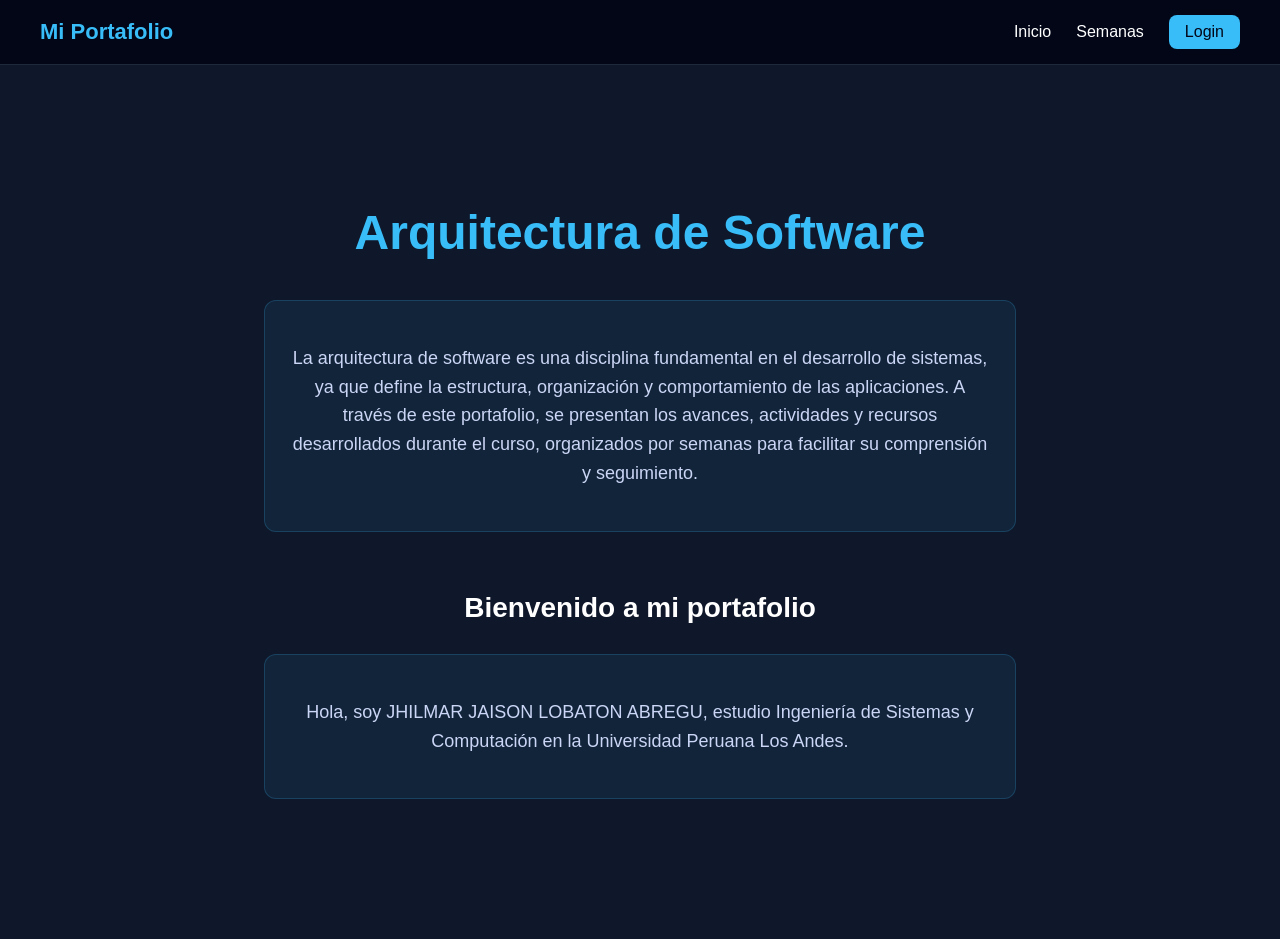
==== index.html @ 66a95c52 "Add files via upload" ====
<!DOCTYPE html>
<html lang="es">
<head>
    <meta charset="UTF-8">
    <meta name="viewport" content="width=device-width, initial-scale=1.0">
    <title>Mi Portafolio</title>

    <link rel="stylesheet" href="css/index.css">
</head>

<body>

<header>
    <nav>
        <div class="logo">Mi Portafolio</div>

        <div class="menu">
            <a href="index.html">Inicio</a>
            <a href="semanas.html">Semanas</a>
            <a href="login.html" class="btn-login">Login</a>
        </div>
    </nav>
</header>

<section class="hero">

    <h1 class="titulo-principal animar">Arquitectura de Software</h1>

    <div class="bloque animar">
        <p class="descripcion">
            La arquitectura de software es una disciplina fundamental en el desarrollo de sistemas, ya que define la estructura, organización y comportamiento de las aplicaciones. A través de este portafolio, se presentan los avances, actividades y recursos desarrollados durante el curso, organizados por semanas para facilitar su comprensión y seguimiento.
        </p>
    </div>

    <h2 class="subtitulo animar">Bienvenido a mi portafolio</h2>

    <div class="bloque animar">
        <p class="descripcion">
            Hola, soy JHILMAR JAISON LOBATON ABREGU, estudio Ingeniería de Sistemas y Computación en la Universidad Peruana Los Andes.
        </p>
    </div>

</section>

<script src="js/index.js"></script>

</body>
</html>
---- css/index.css ----
body {
    margin: 0;
    font-family: 'Segoe UI', sans-serif;
    background: #0f172a;
    color: white;
}

/* HEADER */
header {
    background: #020617;
    padding: 15px 40px;
    border-bottom: 1px solid #1e293b;
}

nav {
    display: flex;
    justify-content: space-between;
    align-items: center;
}

.logo {
    font-size: 22px;
    font-weight: bold;
    color: #38bdf8;
}

.menu {
    display: flex;
    align-items: center;
    gap: 25px;
}

.menu a {
    color: white;
    text-decoration: none;
    font-weight: 500;
    transition: 0.3s;
}

.menu a:hover {
    color: #38bdf8;
}

.btn-login {
    background: #38bdf8;
    padding: 8px 16px;
    border-radius: 8px;
    color: #020617 !important;
    font-weight: bold;
}

.btn-login:hover {
    background: #0ea5e9;
}

/* HERO */
.hero {
    text-align: center;
    padding: 100px 20px;
}

/* TITULOS */
.titulo-principal {
    font-size: 48px;
    margin-bottom: 40px;
    color: #38bdf8;
}

.subtitulo {
    font-size: 28px;
    margin-top: 60px;
    margin-bottom: 30px;
}

/* BLOQUES (CAJAS) */
.bloque {
    background: rgba(56, 189, 248, 0.08);
    border: 1px solid rgba(56, 189, 248, 0.2);
    padding: 25px;
    border-radius: 12px;
    max-width: 700px;
    margin: auto;
    margin-bottom: 40px;
}

/* TEXTO */
.descripcion {
    font-size: 18px;
    color: #cbd5f5;
    line-height: 1.6;
}

/* ANIMACIÓN */
.animar {
    opacity: 0;
    transform: translateY(40px);
    transition: all 0.8s ease;
}

.animar.visible {
    opacity: 1;
    transform: translateY(0);
}
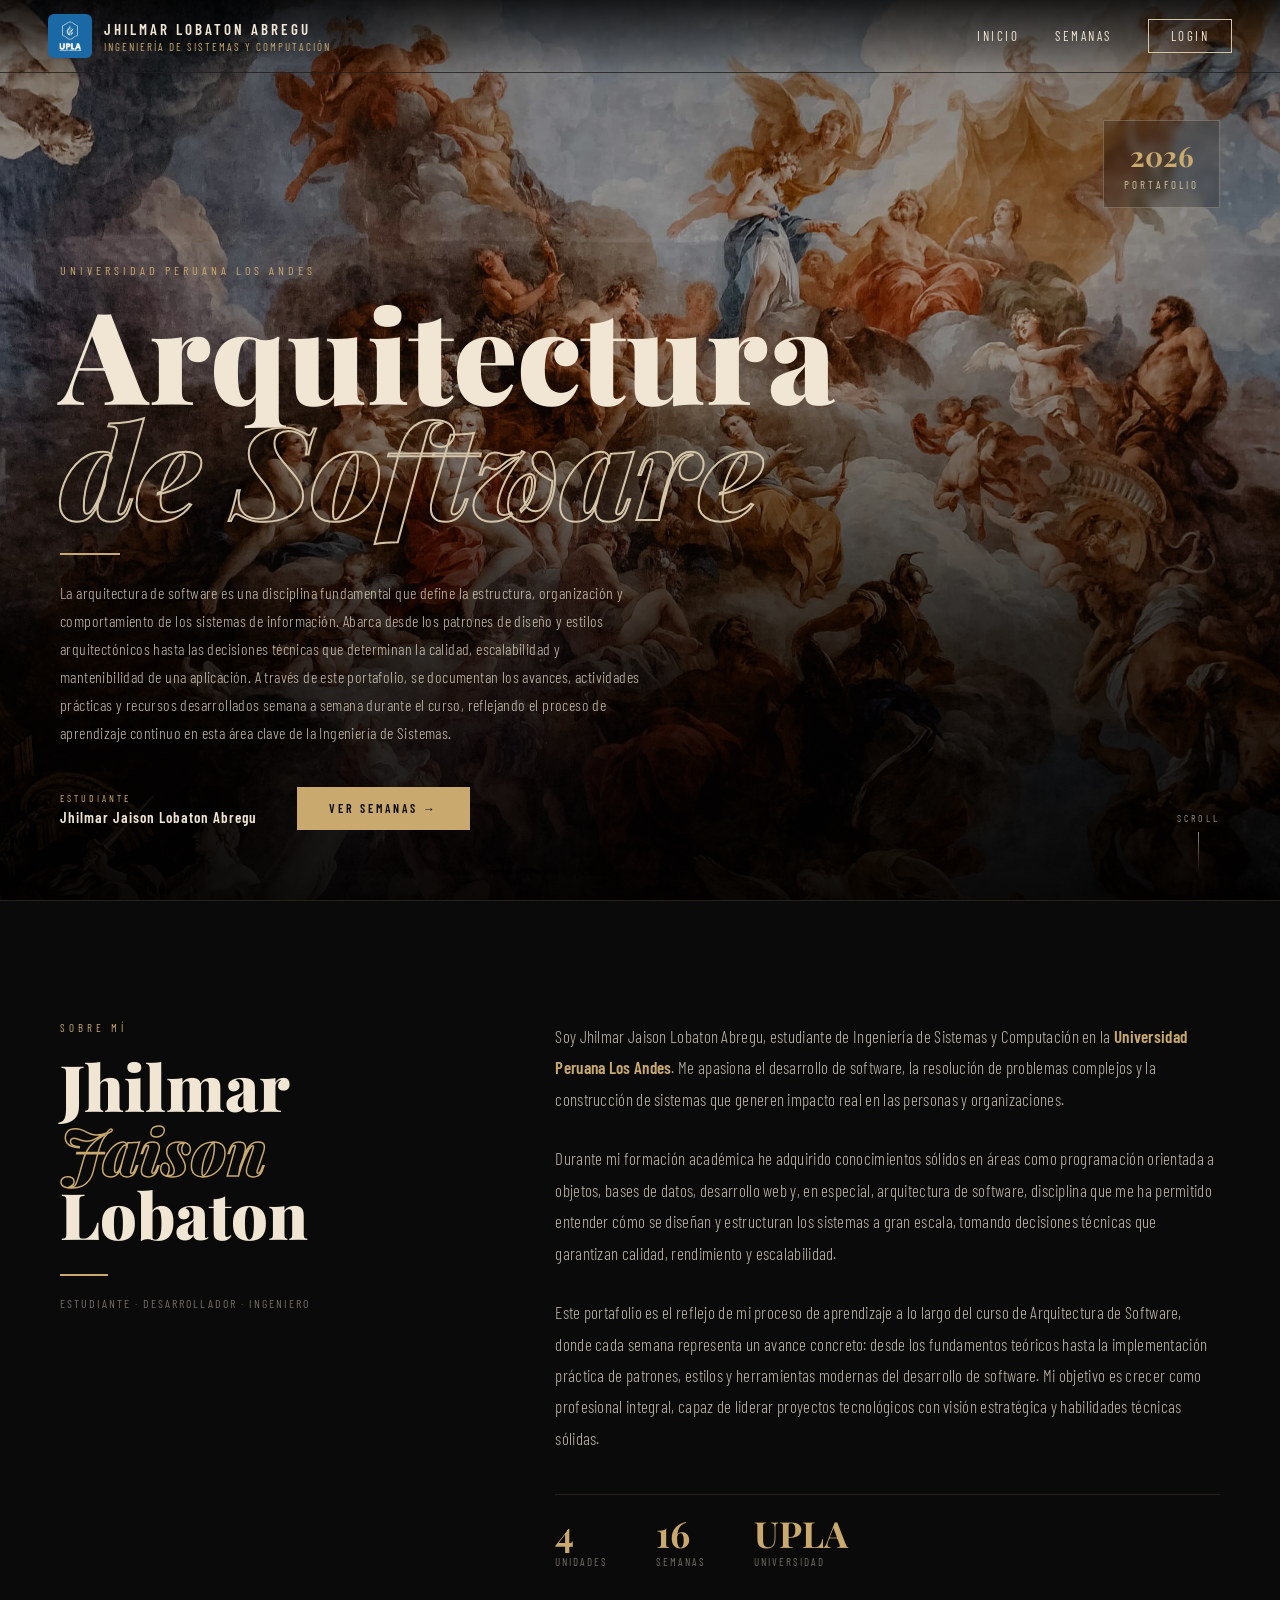
==== commit ac880f7d: "Add files via upload" ====
--- a/index.html
+++ b/index.html
@@ -4,16 +4,22 @@
     <meta charset="UTF-8">
     <meta name="viewport" content="width=device-width, initial-scale=1.0">
     <title>Mi Portafolio</title>
-
+    <link rel="preconnect" href="https://fonts.googleapis.com">
+    <link rel="preconnect" href="https://fonts.gstatic.com" crossorigin>
+    <link href="https://fonts.googleapis.com/css2?family=Playfair+Display:ital,wght@0,700;0,900;1,700&family=Barlow+Condensed:wght@300;400;600&display=swap" rel="stylesheet">
     <link rel="stylesheet" href="css/index.css">
 </head>
-
 <body>
 
-<header>
+<header id="header">
     <nav>
-        <div class="logo">Mi Portafolio</div>
-
+        <div class="logo">
+            <img src="images/logo.png" alt="Logo UPLA" class="logo-img">
+            <div class="logo-texto">
+                <span class="logo-nombre">JHILMAR LOBATON ABREGU</span>
+                <span class="logo-sub">Ingeniería de Sistemas y Computación</span>
+            </div>
+        </div>
         <div class="menu">
             <a href="index.html">Inicio</a>
             <a href="semanas.html">Semanas</a>
@@ -22,27 +28,105 @@
     </nav>
 </header>
 
-<section class="hero">
+<!-- HERO: pantalla completa con imagen -->
+<section class="hero" id="hero">
+    <div class="hero-overlay" id="heroOverlay"></div>
 
-    <h1 class="titulo-principal animar">Arquitectura de Software</h1>
+    <div class="hero-content">
+        <p class="hero-eyebrow animar">Universidad Peruana Los Andes</p>
 
-    <div class="bloque animar">
-        <p class="descripcion">
-            La arquitectura de software es una disciplina fundamental en el desarrollo de sistemas, ya que define la estructura, organización y comportamiento de las aplicaciones. A través de este portafolio, se presentan los avances, actividades y recursos desarrollados durante el curso, organizados por semanas para facilitar su comprensión y seguimiento.
+        <h1 class="titulo-principal animar">
+            <span class="titulo-line">Arquitectura</span>
+            <span class="titulo-line titulo-accent">de Software</span>
+        </h1>
+
+        <div class="hero-divider animar"></div>
+
+        <p class="descripcion animar">
+            La arquitectura de software es una disciplina fundamental que define la estructura, organización
+            y comportamiento de los sistemas de información. Abarca desde los patrones de diseño y estilos
+            arquitectónicos hasta las decisiones técnicas que determinan la calidad, escalabilidad y
+            mantenibilidad de una aplicación. A través de este portafolio, se documentan los avances,
+            actividades prácticas y recursos desarrollados semana a semana durante el curso, reflejando
+            el proceso de aprendizaje continuo en esta área clave de la Ingeniería de Sistemas.
         </p>
+
+        <div class="hero-bottom animar">
+            <div class="autor-bloque">
+                <span class="autor-label">Estudiante</span>
+                <span class="autor-nombre">Jhilmar Jaison Lobaton Abregu</span>
+            </div>
+            <a href="semanas.html" class="btn-ver">Ver Semanas →</a>
+        </div>
     </div>
 
-    <h2 class="subtitulo animar">Bienvenido a mi portafolio</h2>
-
-    <div class="bloque animar">
-        <p class="descripcion">
-            Hola, soy JHILMAR JAISON LOBATON ABREGU, estudio Ingeniería de Sistemas y Computación en la Universidad Peruana Los Andes.
-        </p>
+    <div class="hero-badge animar">
+        <span>2026</span>
+        <span>Portafolio</span>
     </div>
 
+    <!-- Indicador de scroll -->
+    <div class="scroll-hint" id="scrollHint">
+        <span>Scroll</span>
+        <div class="scroll-arrow"></div>
+    </div>
+</section>
+
+<!-- SECCIÓN PRESENTACIÓN PERSONAL -->
+<section class="sobre-mi" id="sobreMi">
+    <div class="sobre-mi-inner">
+
+        <div class="sobre-mi-left">
+            <p class="sm-eyebrow">Sobre mí</p>
+            <h2 class="sm-titulo">
+                Jhilmar<br>
+                <span class="sm-titulo-accent">Jaison</span><br>
+                Lobaton
+            </h2>
+            <div class="sm-linea"></div>
+            <p class="sm-tag">Estudiante · Desarrollador · Ingeniero</p>
+        </div>
+
+        <div class="sobre-mi-right">
+            <p class="sm-parrafo">
+                Soy Jhilmar Jaison Lobaton Abregu, estudiante de Ingeniería de Sistemas y Computación
+                en la <strong>Universidad Peruana Los Andes</strong>. Me apasiona el desarrollo de software,
+                la resolución de problemas complejos y la construcción de sistemas que generen impacto real
+                en las personas y organizaciones.
+            </p>
+            <p class="sm-parrafo">
+                Durante mi formación académica he adquirido conocimientos sólidos en áreas como programación
+                orientada a objetos, bases de datos, desarrollo web y, en especial, arquitectura de software,
+                disciplina que me ha permitido entender cómo se diseñan y estructuran los sistemas a gran escala,
+                tomando decisiones técnicas que garantizan calidad, rendimiento y escalabilidad.
+            </p>
+            <p class="sm-parrafo">
+                Este portafolio es el reflejo de mi proceso de aprendizaje a lo largo del curso de Arquitectura
+                de Software, donde cada semana representa un avance concreto: desde los fundamentos teóricos
+                hasta la implementación práctica de patrones, estilos y herramientas modernas del desarrollo
+                de software. Mi objetivo es crecer como profesional integral, capaz de liderar proyectos
+                tecnológicos con visión estratégica y habilidades técnicas sólidas.
+            </p>
+
+            <div class="sm-datos">
+                <div class="sm-dato">
+                    <span class="sm-dato-num">4</span>
+                    <span class="sm-dato-label">Unidades</span>
+                </div>
+                <div class="sm-dato">
+                    <span class="sm-dato-num">16</span>
+                    <span class="sm-dato-label">Semanas</span>
+                </div>
+                <div class="sm-dato">
+                    <span class="sm-dato-num">UPLA</span>
+                    <span class="sm-dato-label">Universidad</span>
+                </div>
+            </div>
+        </div>
+
+    </div>
 </section>
 
 <script src="js/index.js"></script>
-
 </body>
 </html>
--- a/css/index.css
+++ b/css/index.css
@@ -1,103 +1,623 @@
+:root {
+    --crema: #f0e6d3;
+    --crema-oscuro: #d4c4a8;
+    --negro: #0a0a0a;
+    --acento: #c9a96e;
+    --acento-claro: #e8c98a;
+}
+
+* {
+    margin: 0;
+    padding: 0;
+    box-sizing: border-box;
+}
+
 body {
-    margin: 0;
-    font-family: 'Segoe UI', sans-serif;
-    background: #0f172a;
-    color: white;
-}
-
-/* HEADER */
+    font-family: 'Barlow Condensed', sans-serif;
+    background: var(--negro);
+    color: var(--crema);
+    overflow-x: hidden;
+}
+
+/* ── HEADER ── */
 header {
-    background: #020617;
-    padding: 15px 40px;
-    border-bottom: 1px solid #1e293b;
+    position: fixed;
+    top: 0;
+    left: 0;
+    right: 0;
+    z-index: 100;
+    padding: 14px 48px;
+    display: flex;
+    align-items: center;
+    background: linear-gradient(to bottom, rgba(0,0,0,0.78) 0%, transparent 100%);
+    border-bottom: 1px solid rgba(240, 230, 211, 0.1);
+    transition: background 0.4s ease;
+}
+
+header.scrolled {
+    background: rgba(10, 10, 10, 0.97);
+    border-bottom: 1px solid rgba(201, 169, 110, 0.2);
 }
 
 nav {
+    width: 100%;
     display: flex;
     justify-content: space-between;
     align-items: center;
 }
 
+/* LOGO CON IMAGEN */
 .logo {
-    font-size: 22px;
-    font-weight: bold;
-    color: #38bdf8;
-}
-
+    display: flex;
+    align-items: center;
+    gap: 12px;
+}
+
+.logo-img {
+    height: 44px;
+    width: 44px;
+    object-fit: contain;
+    border-radius: 6px;
+}
+
+.logo-texto {
+    display: flex;
+    flex-direction: column;
+    gap: 2px;
+}
+
+.logo-nombre {
+    font-family: 'Barlow Condensed', sans-serif;
+    font-weight: 600;
+    font-size: 15px;
+    letter-spacing: 3px;
+    color: var(--crema);
+    text-transform: uppercase;
+}
+
+.logo-sub {
+    font-size: 11px;
+    letter-spacing: 2px;
+    color: var(--acento);
+    text-transform: uppercase;
+}
+
+/* MENÚ */
 .menu {
     display: flex;
     align-items: center;
-    gap: 25px;
+    gap: 36px;
 }
 
 .menu a {
-    color: white;
+    color: var(--crema);
     text-decoration: none;
-    font-weight: 500;
-    transition: 0.3s;
+    font-size: 13px;
+    font-weight: 400;
+    letter-spacing: 2.5px;
+    text-transform: uppercase;
+    transition: color 0.3s ease;
 }
 
 .menu a:hover {
-    color: #38bdf8;
+    color: var(--acento);
 }
 
 .btn-login {
-    background: #38bdf8;
-    padding: 8px 16px;
-    border-radius: 8px;
-    color: #020617 !important;
-    font-weight: bold;
+    border: 1px solid var(--crema-oscuro);
+    padding: 8px 22px;
+    letter-spacing: 2px;
+    transition: all 0.3s ease !important;
 }
 
 .btn-login:hover {
-    background: #0ea5e9;
-}
-
-/* HERO */
+    background: var(--crema) !important;
+    color: var(--negro) !important;
+    border-color: var(--crema);
+}
+
+/* ── HERO ── */
 .hero {
-    text-align: center;
-    padding: 100px 20px;
-}
-
-/* TITULOS */
+    position: sticky;
+    top: 0;
+    width: 100%;
+    height: 100vh;
+    min-height: 700px;
+    background-image: url('../images/imagen_inicio.jpg');
+    background-size: cover;
+    background-position: center top;
+    display: flex;
+    align-items: flex-end;
+    overflow: hidden;
+    z-index: 1;
+}
+
+.hero-overlay {
+    position: absolute;
+    inset: 0;
+    background: linear-gradient(
+        to bottom,
+        rgba(0,0,0,0.3) 0%,
+        rgba(0,0,0,0.15) 35%,
+        rgba(0,0,0,0.7) 70%,
+        rgba(0,0,0,0.92) 100%
+    );
+    transition: opacity 0.1s linear;
+}
+
+.hero-content {
+    position: relative;
+    z-index: 2;
+    padding: 0 60px 70px 60px;
+    max-width: 900px;
+}
+
+.hero-eyebrow {
+    font-size: 12px;
+    letter-spacing: 4px;
+    text-transform: uppercase;
+    color: var(--acento);
+    margin-bottom: 18px;
+}
+
 .titulo-principal {
-    font-size: 48px;
+    font-family: 'Playfair Display', serif;
+    font-weight: 900;
+    line-height: 0.9;
+    margin-bottom: 28px;
+    display: flex;
+    flex-direction: column;
+}
+
+.titulo-line {
+    font-size: clamp(64px, 10vw, 130px);
+    color: var(--crema);
+    display: block;
+}
+
+.titulo-accent {
+    color: transparent;
+    -webkit-text-stroke: 2px var(--crema-oscuro);
+    font-style: italic;
+}
+
+.hero-divider {
+    width: 60px;
+    height: 2px;
+    background: var(--acento);
+    margin-bottom: 24px;
+}
+
+.descripcion {
+    font-size: 16px;
+    font-weight: 300;
+    color: rgba(240, 230, 211, 0.8);
+    line-height: 1.75;
+    max-width: 580px;
     margin-bottom: 40px;
-    color: #38bdf8;
-}
-
-.subtitulo {
+    letter-spacing: 0.4px;
+}
+
+.hero-bottom {
+    display: flex;
+    align-items: center;
+    gap: 40px;
+}
+
+.autor-bloque {
+    display: flex;
+    flex-direction: column;
+    gap: 4px;
+}
+
+.autor-label {
+    font-size: 10px;
+    letter-spacing: 3px;
+    text-transform: uppercase;
+    color: var(--acento);
+}
+
+.autor-nombre {
+    font-size: 15px;
+    letter-spacing: 1px;
+    color: var(--crema);
+    font-weight: 600;
+}
+
+.btn-ver {
+    display: inline-block;
+    padding: 14px 32px;
+    background: var(--acento);
+    color: var(--negro);
+    text-decoration: none;
+    font-size: 12px;
+    font-weight: 600;
+    letter-spacing: 3px;
+    text-transform: uppercase;
+    transition: all 0.3s ease;
+}
+
+.btn-ver:hover {
+    background: var(--acento-claro);
+    transform: translateX(4px);
+}
+
+/* BADGE */
+.hero-badge {
+    position: absolute;
+    top: 120px;
+    right: 60px;
+    z-index: 2;
+    display: flex;
+    flex-direction: column;
+    align-items: center;
+    gap: 4px;
+    border: 1px solid rgba(240, 230, 211, 0.25);
+    padding: 16px 20px;
+    backdrop-filter: blur(4px);
+    background: rgba(0,0,0,0.2);
+}
+
+.hero-badge span {
+    font-size: 11px;
+    letter-spacing: 3px;
+    text-transform: uppercase;
+    color: var(--crema-oscuro);
+}
+
+.hero-badge span:first-child {
+    font-family: 'Playfair Display', serif;
     font-size: 28px;
-    margin-top: 60px;
-    margin-bottom: 30px;
-}
-
-/* BLOQUES (CAJAS) */
-.bloque {
-    background: rgba(56, 189, 248, 0.08);
-    border: 1px solid rgba(56, 189, 248, 0.2);
-    padding: 25px;
-    border-radius: 12px;
-    max-width: 700px;
-    margin: auto;
-    margin-bottom: 40px;
-}
-
-/* TEXTO */
-.descripcion {
-    font-size: 18px;
-    color: #cbd5f5;
-    line-height: 1.6;
-}
-
-/* ANIMACIÓN */
+    font-weight: 700;
+    color: var(--acento);
+    letter-spacing: 0;
+}
+
+/* SCROLL HINT */
+.scroll-hint {
+    position: absolute;
+    bottom: 28px;
+    right: 60px;
+    z-index: 2;
+    display: flex;
+    flex-direction: column;
+    align-items: center;
+    gap: 8px;
+    opacity: 0.6;
+    animation: pulseScroll 2s ease-in-out infinite;
+}
+
+.scroll-hint span {
+    font-size: 10px;
+    letter-spacing: 3px;
+    text-transform: uppercase;
+    color: var(--crema);
+}
+
+.scroll-arrow {
+    width: 1px;
+    height: 40px;
+    background: linear-gradient(to bottom, var(--crema), transparent);
+    animation: arrowDrop 2s ease-in-out infinite;
+}
+
+@keyframes pulseScroll {
+    0%, 100% { opacity: 0.6; }
+    50% { opacity: 1; }
+}
+
+@keyframes arrowDrop {
+    0% { transform: scaleY(0); transform-origin: top; }
+    50% { transform: scaleY(1); transform-origin: top; }
+    51% { transform: scaleY(1); transform-origin: bottom; }
+    100% { transform: scaleY(0); transform-origin: bottom; }
+}
+
+/* ── SECCIÓN SOBRE MÍ ── */
+.sobre-mi {
+    position: relative;
+    z-index: 2;
+    background: var(--negro);
+    padding: 120px 60px;
+    border-top: 1px solid rgba(201, 169, 110, 0.15);
+}
+
+.sobre-mi-inner {
+    max-width: 1200px;
+    margin: 0 auto;
+    display: grid;
+    grid-template-columns: 1fr 1.6fr;
+    gap: 80px;
+    align-items: start;
+}
+
+/* IZQUIERDA */
+.sobre-mi-left {
+    position: sticky;
+    top: 120px;
+}
+
+.sm-eyebrow {
+    font-size: 11px;
+    letter-spacing: 4px;
+    text-transform: uppercase;
+    color: var(--acento);
+    margin-bottom: 20px;
+}
+
+.sm-titulo {
+    font-family: 'Playfair Display', serif;
+    font-size: clamp(42px, 5vw, 68px);
+    font-weight: 900;
+    line-height: 1;
+    color: var(--crema);
+    margin-bottom: 28px;
+}
+
+.sm-titulo-accent {
+    color: transparent;
+    -webkit-text-stroke: 1.5px var(--acento);
+    font-style: italic;
+}
+
+.sm-linea {
+    width: 48px;
+    height: 2px;
+    background: var(--acento);
+    margin-bottom: 20px;
+}
+
+.sm-tag {
+    font-size: 12px;
+    letter-spacing: 2px;
+    text-transform: uppercase;
+    color: rgba(240, 230, 211, 0.45);
+}
+
+/* DERECHA */
+.sobre-mi-right {
+    display: flex;
+    flex-direction: column;
+    gap: 28px;
+}
+
+.sm-parrafo {
+    font-size: 17px;
+    font-weight: 300;
+    color: rgba(240, 230, 211, 0.78);
+    line-height: 1.85;
+    letter-spacing: 0.3px;
+}
+
+.sm-parrafo strong {
+    color: var(--acento);
+    font-weight: 600;
+}
+
+/* DATOS */
+.sm-datos {
+    display: flex;
+    gap: 48px;
+    padding-top: 20px;
+    border-top: 1px solid rgba(201, 169, 110, 0.15);
+    margin-top: 12px;
+}
+
+.sm-dato {
+    display: flex;
+    flex-direction: column;
+    gap: 4px;
+}
+
+.sm-dato-num {
+    font-family: 'Playfair Display', serif;
+    font-size: 36px;
+    font-weight: 700;
+    color: var(--acento);
+    line-height: 1;
+}
+
+.sm-dato-label {
+    font-size: 11px;
+    letter-spacing: 2px;
+    text-transform: uppercase;
+    color: rgba(240, 230, 211, 0.45);
+}
+
+/* ── ANIMACIONES ── */
 .animar {
     opacity: 0;
-    transform: translateY(40px);
-    transition: all 0.8s ease;
+    transform: translateY(30px);
+    transition: opacity 0.9s ease, transform 0.9s ease;
 }
 
 .animar.visible {
     opacity: 1;
     transform: translateY(0);
+}
+/* ══════════════════════════════
+   RESPONSIVO
+══════════════════════════════ */
+
+/* Tablet (hasta 1024px) */
+@media (max-width: 1024px) {
+    header {
+        padding: 14px 28px;
+    }
+
+    .hero-content {
+        padding: 0 40px 60px 40px;
+    }
+
+    .hero-badge {
+        right: 28px;
+        top: 100px;
+    }
+
+    .scroll-hint {
+        right: 28px;
+    }
+
+    .sobre-mi {
+        padding: 100px 40px;
+    }
+
+    .sobre-mi-inner {
+        gap: 50px;
+    }
+}
+
+/* Tablet pequeña (hasta 768px) */
+@media (max-width: 768px) {
+    /* Header */
+    header {
+        padding: 12px 20px;
+    }
+
+    .logo-nombre {
+        font-size: 12px;
+        letter-spacing: 2px;
+    }
+
+    .logo-sub {
+        font-size: 10px;
+    }
+
+    .logo-img {
+        height: 36px;
+        width: 36px;
+    }
+
+    .menu {
+        gap: 18px;
+    }
+
+    .menu a {
+        font-size: 11px;
+        letter-spacing: 1.5px;
+    }
+
+    .btn-login {
+        padding: 6px 14px;
+    }
+
+    /* Hero */
+    .hero-content {
+        padding: 0 24px 50px 24px;
+        max-width: 100%;
+    }
+
+    .titulo-line {
+        font-size: clamp(48px, 12vw, 80px);
+    }
+
+    .descripcion {
+        font-size: 15px;
+        max-width: 100%;
+    }
+
+    .hero-badge {
+        display: none;
+    }
+
+    .hero-bottom {
+        flex-direction: column;
+        align-items: flex-start;
+        gap: 20px;
+    }
+
+    /* Sobre mí */
+    .sobre-mi {
+        padding: 80px 24px;
+    }
+
+    .sobre-mi-inner {
+        grid-template-columns: 1fr;
+        gap: 48px;
+    }
+
+    .sobre-mi-left {
+        position: static;
+    }
+
+    .sm-titulo {
+        font-size: clamp(36px, 8vw, 52px);
+    }
+
+    .sm-datos {
+        gap: 28px;
+        flex-wrap: wrap;
+    }
+}
+
+/* Móvil (hasta 480px) */
+@media (max-width: 480px) {
+    /* Header: ocultar texto logo si no cabe */
+    .logo-sub {
+        display: none;
+    }
+
+    .logo-nombre {
+        font-size: 11px;
+        letter-spacing: 1.5px;
+    }
+
+    .menu {
+        gap: 12px;
+    }
+
+    .menu a:not(.btn-login) {
+        display: none;
+    }
+
+    /* Solo mostrar Semanas y Login en móvil */
+    .menu a[href="semanas.html"],
+    .menu a[href="login.html"] {
+        display: inline-block;
+    }
+
+    /* Hero */
+    .hero-content {
+        padding: 0 18px 40px 18px;
+    }
+
+    .titulo-line {
+        font-size: clamp(42px, 14vw, 64px);
+    }
+
+    .hero-eyebrow {
+        font-size: 10px;
+        letter-spacing: 3px;
+    }
+
+    .descripcion {
+        font-size: 14px;
+        line-height: 1.65;
+    }
+
+    .btn-ver {
+        padding: 12px 24px;
+        font-size: 11px;
+    }
+
+    .scroll-hint {
+        display: none;
+    }
+
+    /* Sobre mí */
+    .sobre-mi {
+        padding: 60px 18px;
+    }
+
+    .sm-parrafo {
+        font-size: 15px;
+    }
+
+    .sm-datos {
+        gap: 20px;
+    }
+
+    .sm-dato-num {
+        font-size: 28px;
+    }
 }
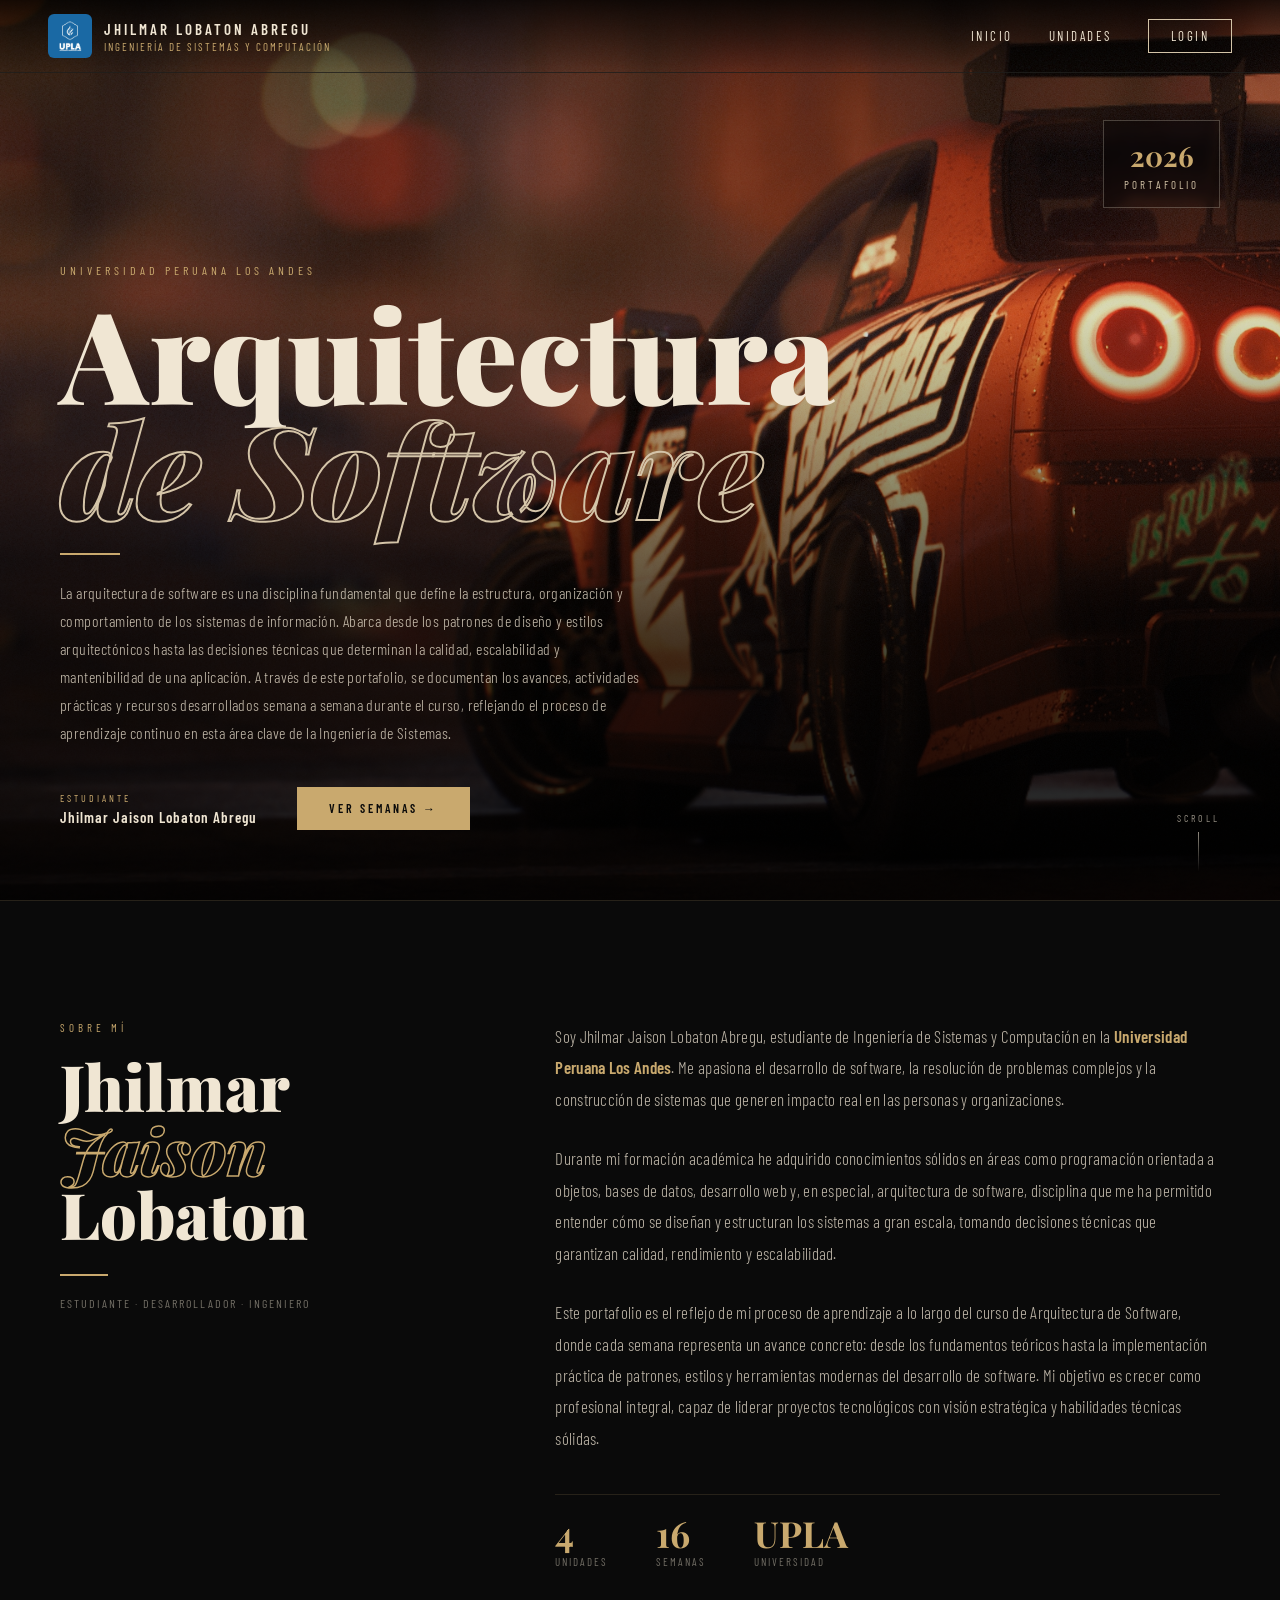
==== commit 442d5347: "Add files via upload" ====
--- a/index.html
+++ b/index.html
@@ -21,9 +21,9 @@
             </div>
         </div>
         <div class="menu">
-            <a href="index.html">Inicio</a>
-            <a href="semanas.html">Semanas</a>
-            <a href="login.html" class="btn-login">Login</a>
+            <a href="index.html">INICIO</a>
+            <a href="semanas.html">UNIDADES</a>
+            <a href="login.html" class="btn-login">LOGIN</a>
         </div>
     </nav>
 </header>
--- a/css/index.css
+++ b/css/index.css
@@ -123,7 +123,7 @@
     width: 100%;
     height: 100vh;
     min-height: 700px;
-    background-image: url('../images/imagen_inicio.jpg');
+    background-image: url('../images/need.jpg');
     background-size: cover;
     background-position: center top;
     display: flex;
